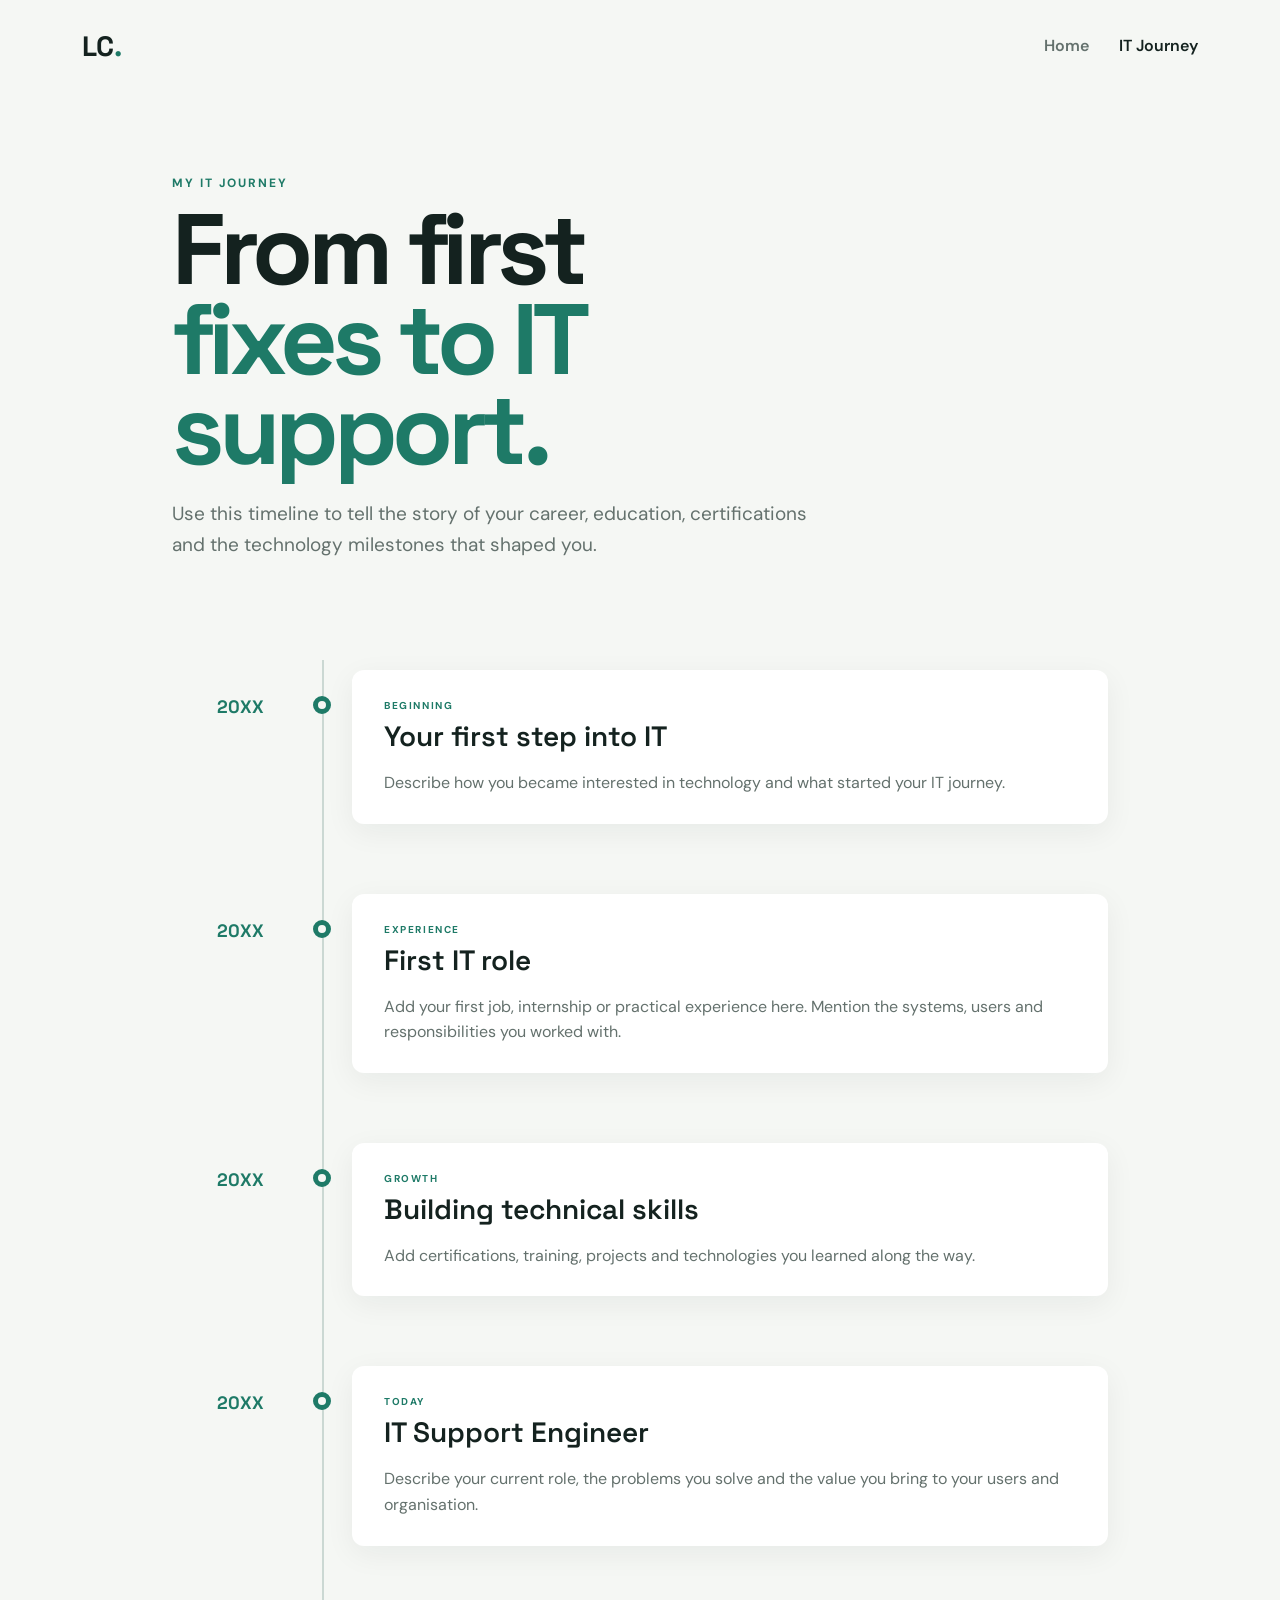
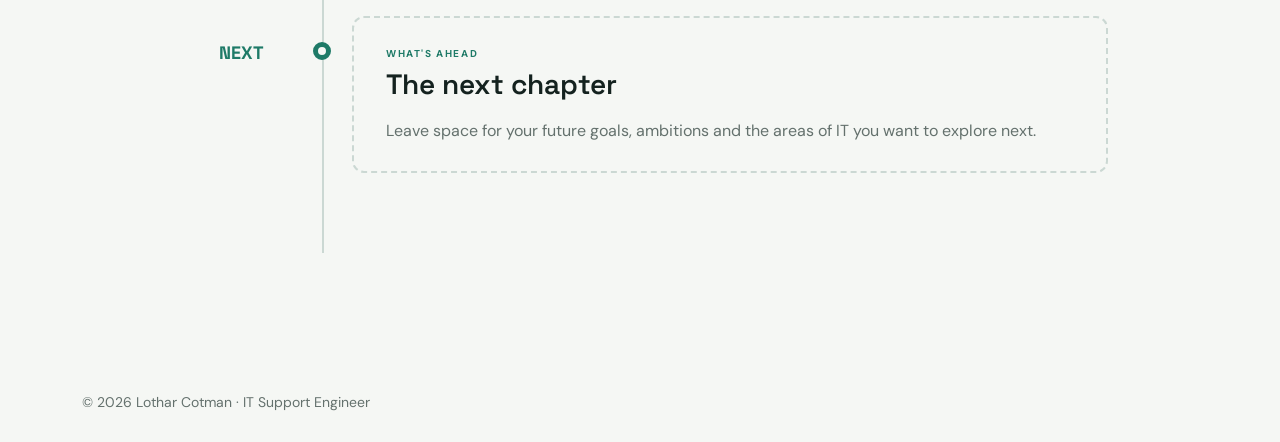
==== journey.html @ ef47ff02 "Add files via upload" ====
<!DOCTYPE html>
<html lang="en">
<head>
  <meta charset="UTF-8">
  <meta name="viewport" content="width=device-width, initial-scale=1.0">
  <title>IT Journey | Lothar Cotman</title>
  <link rel="stylesheet" href="style.css">
</head>
<body>
  <header class="site-header">
    <a class="logo" href="index.html">LC<span>.</span></a>
    <nav>
      <a href="index.html">Home</a>
      <a class="active" href="journey.html">IT Journey</a>
    </nav>
  </header>

  <main class="journey-page">
    <section class="page-heading">
      <p class="eyebrow">MY IT JOURNEY</p>
      <h1>From first<br><span>fixes to IT support.</span></h1>
      <p>Use this timeline to tell the story of your career, education, certifications and the technology milestones that shaped you.</p>
    </section>

    <section class="timeline">
      <article class="timeline-item">
        <div class="year">20XX</div>
        <div class="timeline-dot"></div>
        <div class="timeline-card">
          <p class="tag">BEGINNING</p>
          <h2>Your first step into IT</h2>
          <p>Describe how you became interested in technology and what started your IT journey.</p>
        </div>
      </article>

      <article class="timeline-item">
        <div class="year">20XX</div>
        <div class="timeline-dot"></div>
        <div class="timeline-card">
          <p class="tag">EXPERIENCE</p>
          <h2>First IT role</h2>
          <p>Add your first job, internship or practical experience here. Mention the systems, users and responsibilities you worked with.</p>
        </div>
      </article>

      <article class="timeline-item">
        <div class="year">20XX</div>
        <div class="timeline-dot"></div>
        <div class="timeline-card">
          <p class="tag">GROWTH</p>
          <h2>Building technical skills</h2>
          <p>Add certifications, training, projects and technologies you learned along the way.</p>
        </div>
      </article>

      <article class="timeline-item">
        <div class="year">20XX</div>
        <div class="timeline-dot"></div>
        <div class="timeline-card">
          <p class="tag">TODAY</p>
          <h2>IT Support Engineer</h2>
          <p>Describe your current role, the problems you solve and the value you bring to your users and organisation.</p>
        </div>
      </article>

      <article class="timeline-item future">
        <div class="year">NEXT</div>
        <div class="timeline-dot"></div>
        <div class="timeline-card">
          <p class="tag">WHAT'S AHEAD</p>
          <h2>The next chapter</h2>
          <p>Leave space for your future goals, ambitions and the areas of IT you want to explore next.</p>
        </div>
      </article>
    </section>
  </main>

  <footer>© 2026 Lothar Cotman · IT Support Engineer</footer>
</body>
</html>
---- style.css ----
@import url('https://fonts.googleapis.com/css2?family=DM+Sans:wght@400;500;600;700&family=Space+Grotesk:wght@500;600;700&display=swap');

:root {
  --bg: #f5f7f4;
  --ink: #14221f;
  --muted: #64716d;
  --accent: #1e7a67;
  --accent-light: #dceee8;
  --card: #ffffff;
  --line: #cbd8d3;
}

* { box-sizing: border-box; }

body {
  margin: 0;
  background: var(--bg);
  color: var(--ink);
  font-family: "DM Sans", sans-serif;
  line-height: 1.6;
}

.site-header {
  max-width: 1180px;
  margin: auto;
  padding: 28px 32px;
  display: flex;
  justify-content: space-between;
  align-items: center;
}

.logo {
  color: var(--ink);
  text-decoration: none;
  font: 700 28px "Space Grotesk", sans-serif;
}

.logo span, h1 span { color: var(--accent); }

nav { display: flex; gap: 30px; }
nav a {
  color: var(--muted);
  text-decoration: none;
  font-weight: 600;
}
nav a:hover, nav a.active { color: var(--ink); }

.hero {
  max-width: 1180px;
  min-height: 690px;
  margin: auto;
  padding: 70px 32px 110px;
  display: grid;
  grid-template-columns: 1fr 0.85fr;
  gap: 90px;
  align-items: center;
}

.eyebrow, .tag {
  color: var(--accent);
  letter-spacing: .16em;
  font-size: 12px;
  font-weight: 700;
}

h1 {
  margin: 10px 0 24px;
  font: 700 clamp(64px, 9vw, 120px)/.9 "Space Grotesk", sans-serif;
  letter-spacing: -.055em;
}

.intro {
  max-width: 520px;
  color: var(--muted);
  font-size: 20px;
  margin-bottom: 34px;
}

.button {
  display: inline-block;
  background: var(--ink);
  color: white;
  text-decoration: none;
  padding: 15px 22px;
  border-radius: 6px;
  font-weight: 700;
}
.button:hover { background: var(--accent); }

.photo-card {
  aspect-ratio: 4/5;
  background: var(--accent-light);
  border-radius: 18px;
  padding: 16px;
  transform: rotate(2deg);
}

.photo-placeholder {
  width: 100%;
  height: 100%;
  border: 2px dashed #8bb8aa;
  border-radius: 12px;
  display: flex;
  flex-direction: column;
  align-items: center;
  justify-content: center;
  text-align: center;
  color: var(--accent);
}

.camera-icon {
  width: 58px;
  height: 58px;
  border: 2px solid var(--accent);
  border-radius: 50%;
  display: grid;
  place-items: center;
  font-size: 34px;
  margin-bottom: 18px;
}

.photo-placeholder p { font-weight: 700; margin: 0; }
.photo-placeholder small { max-width: 190px; color: var(--muted); }

.quick-intro {
  background: var(--ink);
  color: white;
  padding: 80px max(32px, calc((100% - 1116px) / 2));
  display: grid;
  grid-template-columns: 1fr 1fr;
  gap: 80px;
}
.quick-intro h2 {
  font: 600 40px/1.1 "Space Grotesk", sans-serif;
  margin: 10px 0;
}
.quick-intro p:last-child { color: #c8d3d0; max-width: 520px; }

footer {
  max-width: 1180px;
  margin: auto;
  padding: 28px 32px;
  color: var(--muted);
  font-size: 14px;
}

/* Journey */
.journey-page {
  max-width: 1000px;
  margin: auto;
  padding: 70px 32px 110px;
}
.page-heading { max-width: 760px; margin-bottom: 100px; }
.page-heading h1 { font-size: clamp(58px, 8vw, 100px); }
.page-heading > p:last-child { color: var(--muted); font-size: 19px; max-width: 650px; }

.timeline {
  position: relative;
  padding: 10px 0;
}
.timeline::before {
  content: "";
  position: absolute;
  left: 150px;
  top: 0;
  bottom: 0;
  width: 2px;
  background: var(--line);
}
.timeline-item {
  position: relative;
  display: grid;
  grid-template-columns: 120px 60px 1fr;
  gap: 0;
  margin-bottom: 70px;
}
.year {
  padding-top: 25px;
  color: var(--accent);
  font: 700 18px "Space Grotesk", sans-serif;
  text-align: right;
  padding-right: 28px;
}
.timeline-dot {
  width: 18px;
  height: 18px;
  background: var(--bg);
  border: 5px solid var(--accent);
  border-radius: 50%;
  margin: 26px auto 0;
  z-index: 1;
}
.timeline-card {
  background: var(--card);
  padding: 28px 32px;
  border-radius: 12px;
  box-shadow: 0 8px 30px rgba(20,34,31,.06);
}
.timeline-card h2 {
  margin: 4px 0 8px;
  font: 600 28px "Space Grotesk", sans-serif;
}
.timeline-card p:last-child { color: var(--muted); margin-bottom: 0; }
.timeline-card .tag { margin: 0; font-size: 10px; }
.future .timeline-card { border: 2px dashed var(--line); background: transparent; box-shadow: none; }

@media (max-width: 760px) {
  .site-header { padding: 22px; }
  nav { gap: 16px; font-size: 14px; }
  .hero { padding: 45px 22px 75px; grid-template-columns: 1fr; gap: 45px; }
  .photo-card { max-width: 430px; width: 100%; margin: auto; }
  .quick-intro { padding: 60px 22px; grid-template-columns: 1fr; gap: 25px; }
  footer { padding: 24px 22px; }
  .journey-page { padding: 45px 22px 75px; }
  .page-heading { margin-bottom: 60px; }
  .timeline::before { left: 10px; }
  .timeline-item { grid-template-columns: 35px 1fr; }
  .year { grid-column: 2; grid-row: 1; text-align: left; padding: 0 0 8px; }
  .timeline-dot { grid-column: 1; grid-row: 2; margin: 30px auto 0; }
  .timeline-card { grid-column: 2; grid-row: 2; padding: 24px; }
}
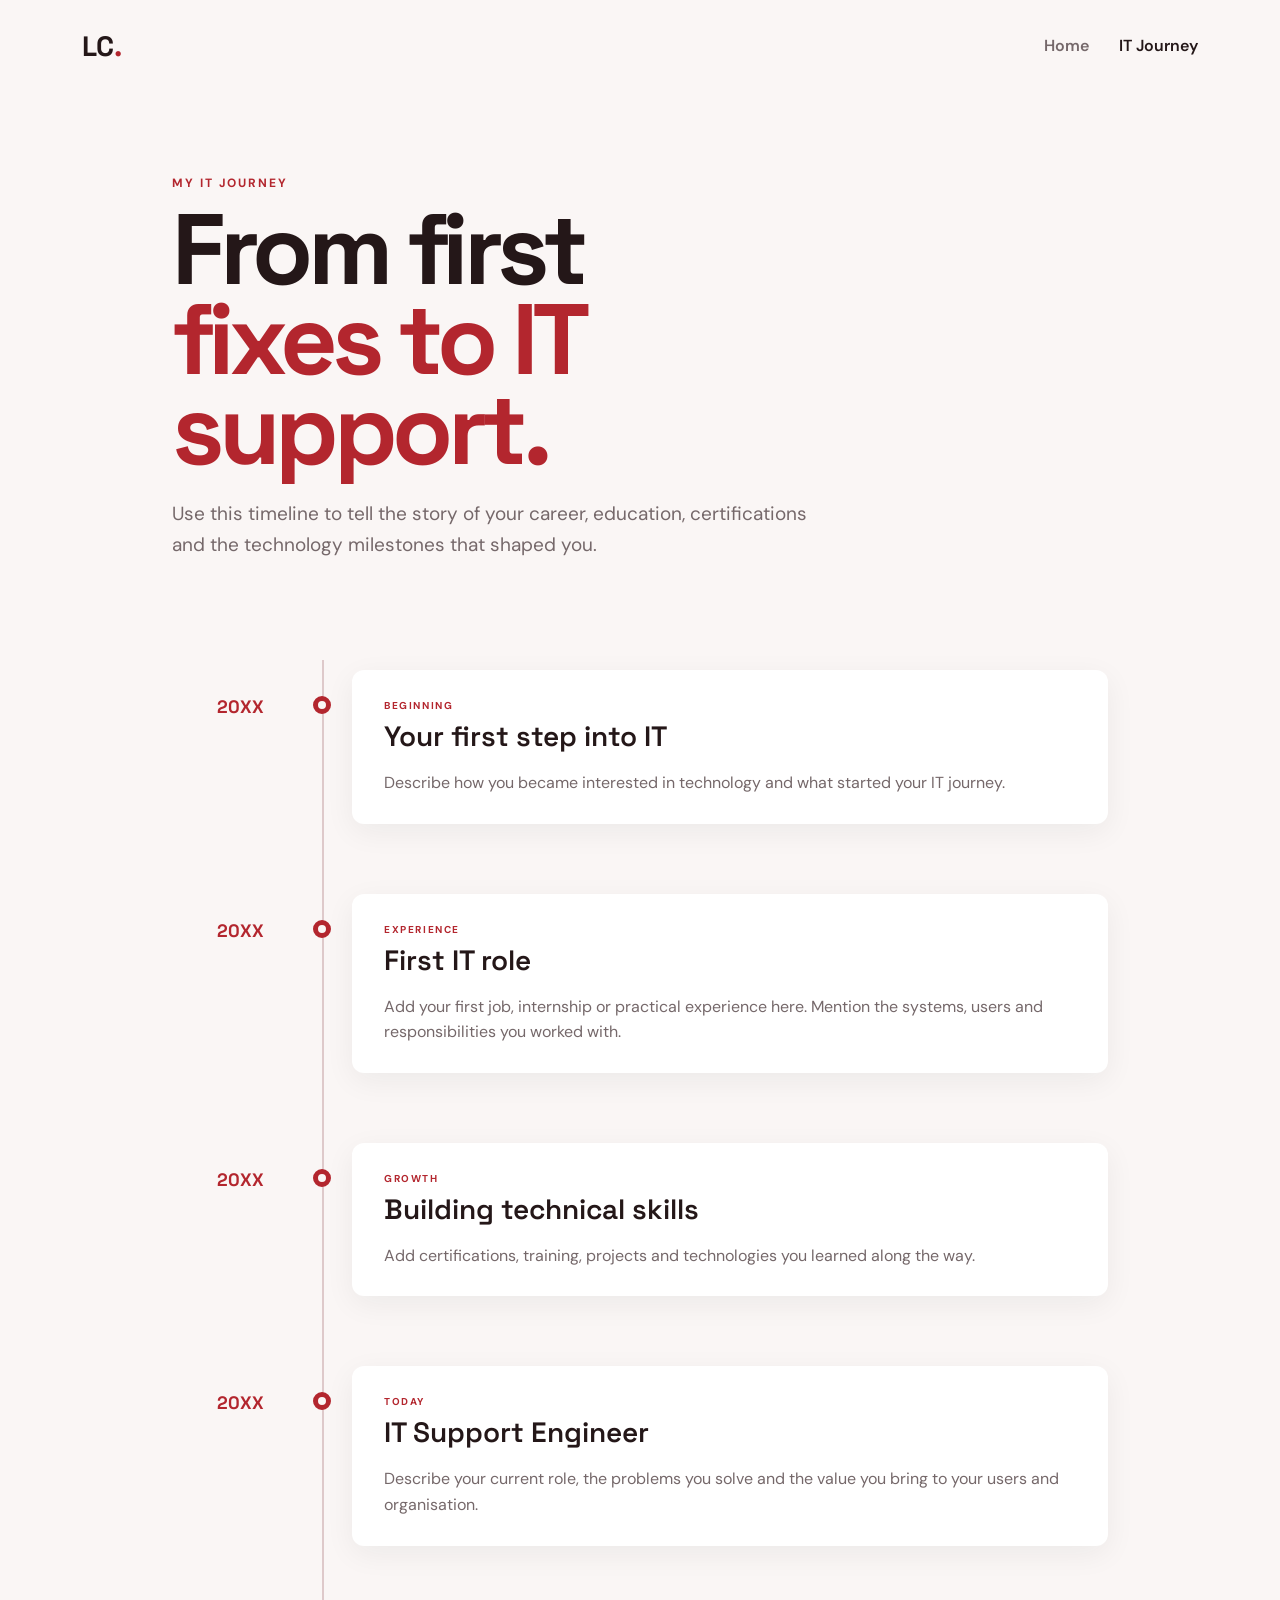
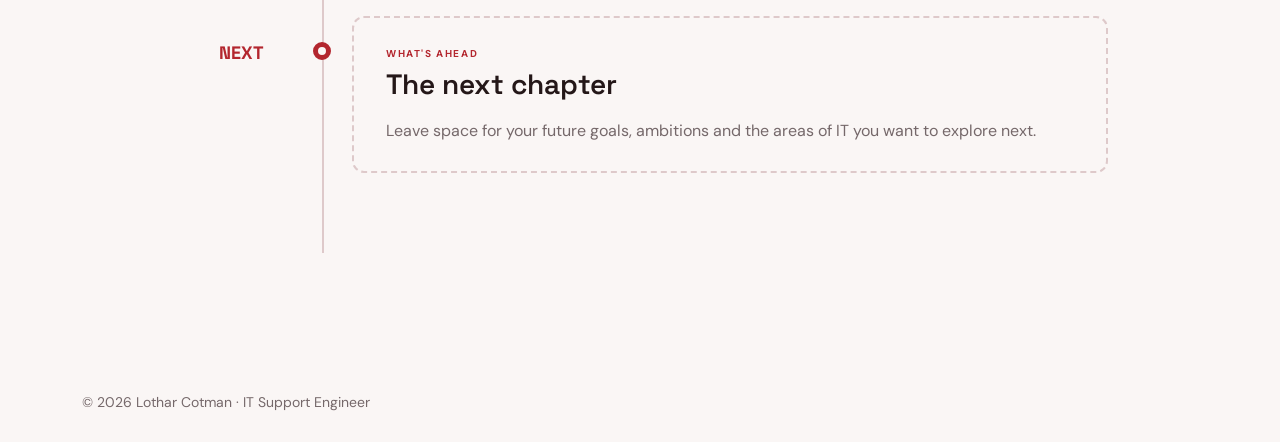
==== commit 236bc8aa: "Update journey.html" ====
--- a/journey.html
+++ b/journey.html
@@ -4,7 +4,7 @@
   <meta charset="UTF-8">
   <meta name="viewport" content="width=device-width, initial-scale=1.0">
   <title>IT Journey | Lothar Cotman</title>
-  <link rel="stylesheet" href="style.css">
+  <link rel="stylesheet" href="style.css?v=2">
 </head>
 <body>
   <header class="site-header">
--- a/style.css
+++ b/style.css
@@ -1,13 +1,13 @@
 @import url('https://fonts.googleapis.com/css2?family=DM+Sans:wght@400;500;600;700&family=Space+Grotesk:wght@500;600;700&display=swap');
 
 :root {
-  --bg: #f5f7f4;
-  --ink: #14221f;
-  --muted: #64716d;
-  --accent: #1e7a67;
-  --accent-light: #dceee8;
+  --bg: #faf6f5;
+  --ink: #241718;
+  --muted: #75686a;
+  --accent: #b3262e;
+  --accent-light: #f3dfe0;
   --card: #ffffff;
-  --line: #cbd8d3;
+  --line: #dec9ca;
 }
 
 * { box-sizing: border-box; }
@@ -134,7 +134,7 @@
   font: 600 40px/1.1 "Space Grotesk", sans-serif;
   margin: 10px 0;
 }
-.quick-intro p:last-child { color: #c8d3d0; max-width: 520px; }
+.quick-intro p:last-child { color: #ded0d1; max-width: 520px; }
 
 footer {
   max-width: 1180px;
